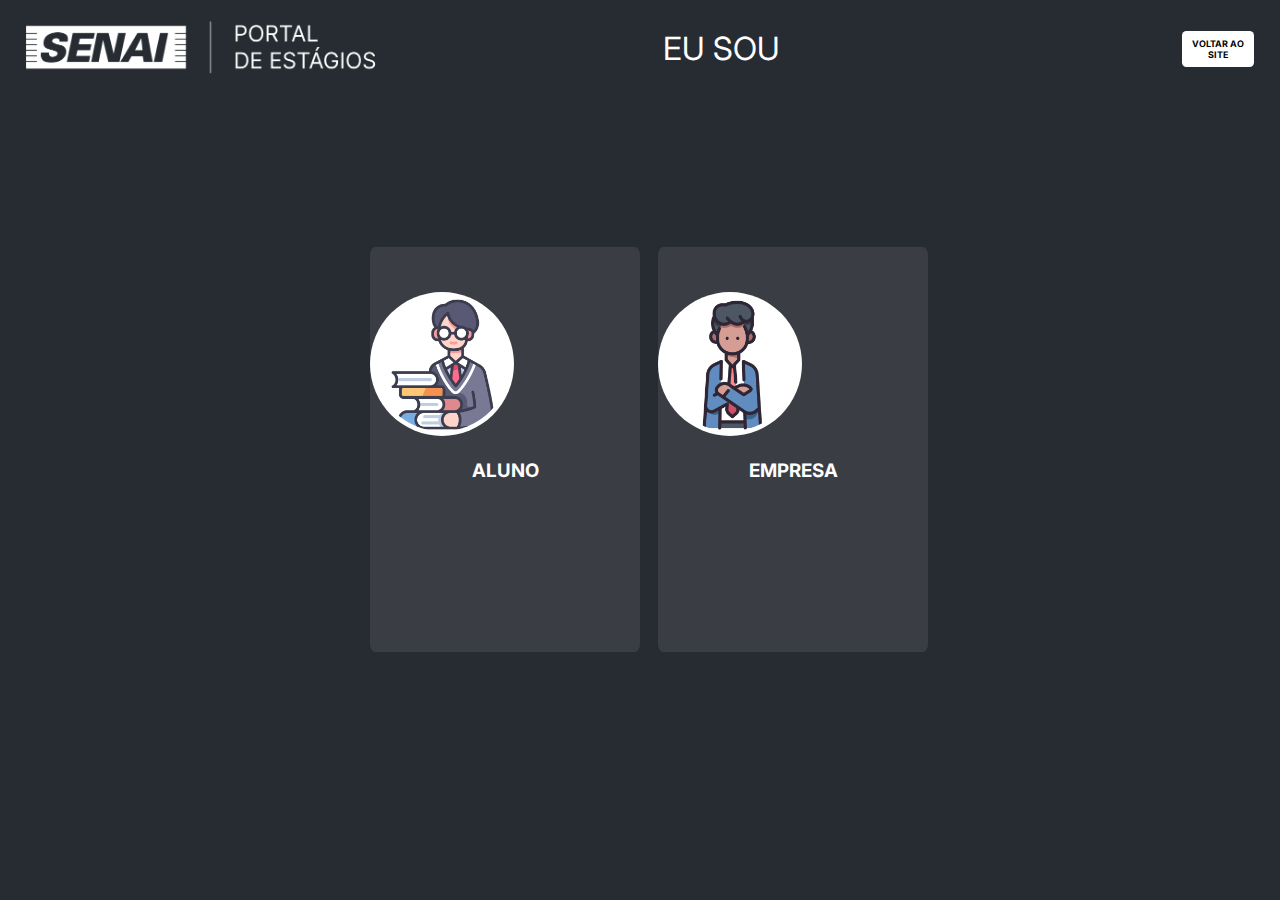
==== index.html @ 9d0fb4b1 "19" ====
<!DOCTYPE html>
<html lang="en">
<head>
    <meta charset="UTF-8">
    <meta name="viewport" content="width=device-width, initial-scale=1.0">
    <link rel="stylesheet" href="style.css">
    <link rel="preconnect" href="https://fonts.googleapis.com">
    <link rel="preconnect" href="https://fonts.gstatic.com" crossorigin>
    <link href="https://fonts.googleapis.com/css2?family=Inter:ital,opsz,wght@0,14..32,100..900;1,14..32,100..900&display=swap" rel="stylesheet">
    <title>Portal Estágios</title>
</head>
<body>
    <nav>
        <a href="index.html"><img src="img/logo.png"></a>
        <h1>EU SOU</h1>
        <a class="button" href="index.html">VOLTAR AO SITE</a>
    </nav>

    
    <div id="cards">

    <!---CARD ALUNO--->

        <a id="estudante" href="#estudante">
            <div id="aluno">
                <img src="img/student.png">
                <h3>ALUNO</h3>
            </div>
        </a>
    <!---CARD EMPRESA--->
        <a id="emp" href="#empresa">
            <div id="empresa">
                <img src="img/businessman.png">
                <h3>EMPRESA</h3>
            </div>
        </a>
    </div>   
</body>
</html>
---- style.css ----
body{
    background-color: #272C32;
    overflow: hidden;
}


/*COMEÇO NAVEGAÇÃO*/

nav{
    display: flex;
    justify-content: space-between;
    align-content: center;
    align-items: center;
}

h1{
    justify-self: center;
    font-family: "Inter", sans-serif;
    font-weight: normal;
    color: white;
    text-align: center;
    width: 100%;
    margin-right: 10%;

}
a img{
    width: 40vh;
    margin-left: 2vh;
}

.button{
    background-color: white;
    width: 15vh;
    height: 4vh;
    border-radius: .5vh;
    text-decoration: none;
    align-content: center;
    text-align: center;
    font-family: "Inter", sans-serif;
    font-weight: bold;
    color: black;
    font-size: 1vh;
    margin-right: 2vh;
}

/*FIM NAVEGAÇÃO*/

/*COMEÇO CARDS*/

#cards{
    display: flex;
    justify-content: center;
    align-items: center;
    height: 80vh;
    
}

#cards a {
    text-decoration: none;
}

#aluno{
    background-color: #3A3E44;
    width: 30vh;
    height: 45vh;
    align-self: center;
    justify-items: center;
    border-radius: 2%;
}

#aluno img{
    width: 15vh;
    background-color: white;
    padding: .5vh;
    border-radius: 100%;
    margin-top: 5vh;
    margin-left: 0;
}

#estudante{
    -webkit-transform: perspective(10%) translateZ(0);
    transform: perspective(10%) translateZ(0);
    transform: perspective(10%) translateZ(0);
    margin-left: 2vh;
    -webkit-transition-duration: 0.2s;
    transition-duration: 0.2s;
    -webkit-transition-property: transform;
    transition-property: transform;
    border-radius: 2%;
    width: 30vh;
    height: 45vh;
}

#estudante:hover, #estudante:focus, #estudante:active {
    -webkit-transform: scale(1.5);
    transform: scale(1.5);
    box-shadow: 0vh 10vh 15vh 10vh rgba(255, 1, 1, 0.336);
    background-image: conic-gradient(from var(--angle), #ff0606, #ff5757, #fc9b5a, #fd838d, #ff5d5d, #ff7e7e);
    padding: .5vh;
    animation: 4s spin linear infinite;
}



#empresa{
    background-color: #3A3E44;
    width: 30vh;
    height: 45vh;
    border-radius: 2%;
    align-self: center;
    justify-items: center;
}

#empresa img{
    width: 15vh;
    background-color: white;
    padding: .5vh;
    border-radius: 100%;
    margin-top: 5vh;
    margin-left: 0;
}


h3{
    font-family: "Inter", sans-serif;
    color: white;
}

#emp{
    -webkit-transform: perspective(10%) translateZ(0);
    transform: perspective(10%) translateZ(0);
    transform: perspective(10%) translateZ(0);
    margin-left: 2vh;
    -webkit-transition-duration: 0.2s;
    transition-duration: 0.2s;
    -webkit-transition-property: transform;
    transition-property: transform;
    border-radius: 2%;
    width: 30vh;
    height: 45vh;
}

#emp:hover, #emp:focus{
    -webkit-transform: scale(1.5);
    transform: scale(1.5);
    box-shadow: 0vh 10vh 15vh 10vh rgba(35, 159, 241, 0.212);
    background-image: conic-gradient(from var(--angle), #1222ff, #6c5cff, #d8c3ff, #8957ff, #5a6af8, #2d54ff);
    padding: .5vh;
    animation: 4s spin linear infinite;
  }

  @property --angle{
    syntax: "<angle>";
    initial-value: 0deg;
    inherits: false;
  }
#emp::before{
    width: 0;
    height: 0;
    background-image: none;
    opacity: 0;
    
}

 #emp::after{
    content: '';
    position: absolute;
    height: 45vh;
    width: 30vh;
    top: 50%;
    left: 50%;
    translate: -50% -50%;
    z-index: -1;
    padding: 3px;
    border-radius: 10px;
    animation: 3s spin linear infinite;
    
}
  
  @keyframes spin{
    from{
      --angle: 0deg;
    }
    to{
      --angle: 360deg;
    }
  }

/*FIM CARDS*/
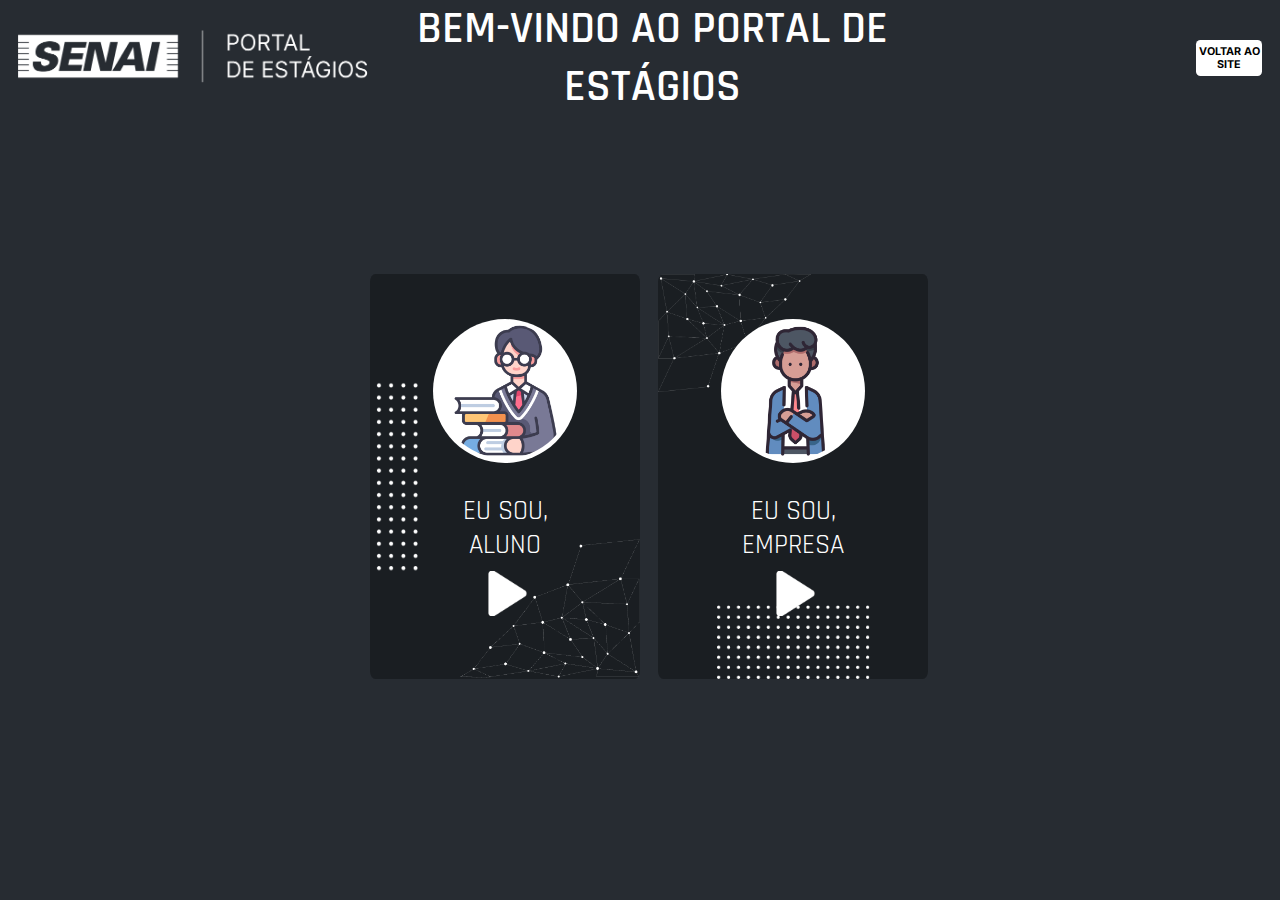
==== commit 2dff49f6: "28/11" ====
--- a/index.html
+++ b/index.html
@@ -7,12 +7,17 @@
     <link rel="preconnect" href="https://fonts.googleapis.com">
     <link rel="preconnect" href="https://fonts.gstatic.com" crossorigin>
     <link href="https://fonts.googleapis.com/css2?family=Inter:ital,opsz,wght@0,14..32,100..900;1,14..32,100..900&display=swap" rel="stylesheet">
+    <link rel="preconnect" href="https://fonts.googleapis.com">
+    <link rel="preconnect" href="https://fonts.gstatic.com" crossorigin>
+    <link href="https://fonts.googleapis.com/css2?family=Bebas+Neue&family=Rajdhani:wght@300;400;500;600;700&display=swap" rel="stylesheet">
+    
     <title>Portal Estágios</title>
 </head>
 <body>
+    <video autoplay loop muted src="img/3129595-uhd_2560_1440_30fps.mp4"></video>
     <nav>
         <a href="index.html"><img src="img/logo.png"></a>
-        <h1>EU SOU</h1>
+        <h1>BEM-VINDO AO PORTAL DE ESTÁGIOS</h1>
         <a class="button" href="index.html">VOLTAR AO SITE</a>
     </nav>
 
@@ -21,19 +26,39 @@
 
     <!---CARD ALUNO--->
 
-        <a id="estudante" href="#estudante">
+        <div id="estudante" href="#estudante">
+
             <div id="aluno">
-                <img src="img/student.png">
-                <h3>ALUNO</h3>
+                <img class="foto" src="img/student.png">
+                <h3>EU SOU,<br>ALUNO</h3>
+                <button id="flipButton" type="submit"></button>
             </div>
-        </a>
-    <!---CARD EMPRESA--->
-        <a id="emp" href="#empresa">
+
+            
+        </div>
+        <!--
+        <div id="aluno-b">
+            <img class="foto" src="img/student.png">
+            <h4>LOGIN</h4>
+            <input type="number" placeholder="CPF">
+            <div id="senha"><input type="password" placeholder="******"><button><img src="img/closed.png"></button></div>
+            <a href="#index">Recuperar Senha</a>
+            <button type="submit">LOGIN</button>
+        </div>-->
+        
+        <!---CARD EMPRESA--->
+
+
+        <div id="emp" href="#empresa">
             <div id="empresa">
                 <img src="img/businessman.png">
-                <h3>EMPRESA</h3>
+                <h3>EU SOU,<br>EMPRESA</h3>
+                <button type="submit" aria-hidden="true"></button>
             </div>
-        </a>
-    </div>   
+        </div>
+    </div>
+
+    <script src="flip.js"></script>
+
 </body>
 </html>
--- a/style.css
+++ b/style.css
@@ -1,8 +1,18 @@
 body{
     background-color: #272C32;
     overflow: hidden;
-}
-
+    margin: 0;
+    padding: 0;
+}
+
+video{
+    position: absolute;
+    z-index: -10;
+    padding: 0;
+    margin: 0;
+    opacity: .5;
+    width: 100%;
+}
 
 /*COMEÇO NAVEGAÇÃO*/
 
@@ -15,13 +25,16 @@
 
 h1{
     justify-self: center;
-    font-family: "Inter", sans-serif;
-    font-weight: normal;
+    font-family: "Rajdhani", sans-serif;
+    font-weight: 600;
     color: white;
     text-align: center;
     width: 100%;
-    margin-right: 10%;
-
+    font-size: 5vh;
+    padding: 0;
+    margin: 0;
+    align-self: center;
+    padding-right: 30vh;
 }
 a img{
     width: 40vh;
@@ -30,7 +43,7 @@
 
 .button{
     background-color: white;
-    width: 15vh;
+    width: 17vh;
     height: 4vh;
     border-radius: .5vh;
     text-decoration: none;
@@ -39,7 +52,7 @@
     font-family: "Inter", sans-serif;
     font-weight: bold;
     color: black;
-    font-size: 1vh;
+    font-size: 1.2vh;
     margin-right: 2vh;
 }
 
@@ -52,23 +65,47 @@
     justify-content: center;
     align-items: center;
     height: 80vh;
-    
+    text-align: center;
 }
 
 #cards a {
+    text-align: center;
     text-decoration: none;
 }
 
+#aluno button{
+    background-color: transparent;
+    background-image: url(img/go.png);
+    background-size: 5vh;
+    background-repeat: no-repeat;
+    width: 5vh;
+    height: 5vh;
+    border: none;
+    cursor: pointer;
+}
+
+
+
+#aluno button:hover{
+    background-image: url(img/go-m.png);
+    background-size: 5vh;
+}
+
 #aluno{
-    background-color: #3A3E44;
     width: 30vh;
     height: 45vh;
     align-self: center;
     justify-items: center;
     border-radius: 2%;
-}
-
-#aluno img{
+    justify-content: center;
+    background: url(img/dot-3.png) left center no-repeat, url(img/grid-2.png) bottom right;
+    background-repeat: no-repeat;
+    background-color: #1A1E22;
+    background-size: 20vh;
+}
+
+
+.foto{
     width: 15vh;
     background-color: white;
     padding: .5vh;
@@ -76,6 +113,7 @@
     margin-top: 5vh;
     margin-left: 0;
 }
+
 
 #estudante{
     -webkit-transform: perspective(10%) translateZ(0);
@@ -95,21 +133,145 @@
     -webkit-transform: scale(1.5);
     transform: scale(1.5);
     box-shadow: 0vh 10vh 15vh 10vh rgba(255, 1, 1, 0.336);
-    background-image: conic-gradient(from var(--angle), #ff0606, #ff5757, #fc9b5a, #fd838d, #ff5d5d, #ff7e7e);
+    background-image: conic-gradient(from var(--angle), #df0202, #ff5757, #fc9b5a, #fdb4ba, #ff9e5d, #fc5858);
     padding: .5vh;
-    animation: 4s spin linear infinite;
-}
-
-
+    animation: 6s spin linear infinite;
+}
+
+
+#aluno-b{
+    width: 30vh;
+    height: 45vh;
+    background-color: #1A1E22;
+    border-radius: 2%;
+    background: url(img/dot-3.png) left center no-repeat, url(img/grid-2.png) bottom right;
+    background-repeat: no-repeat;
+    background-color: #1A1E22;
+    background-size: 20vh;
+    font-family: "Rajdhani", sans-serif;
+    color: white;
+    justify-content: center;
+    justify-items: center;
+    text-align: center;
+    display: grid;
+    grid-template-rows: auto;
+}
+
+#aluno-b h4{
+    margin: 0;
+    font-size: 3vh;
+    font-weight: 500;
+}
+
+#aluno-b input{
+    outline: none;
+    border-radius: .5vh;
+    border: none;
+    width: 17vh;
+    height: 2.5vh;
+    font-size: 2vh;
+    font-size: 1.5vh;
+    font-family: "Rajdhani", sans-serif;
+    justify-self: center;
+    padding-left: 1vh;
+}
+
+#aluno-b button{
+    width: 10vh;
+    height: 3.5vh;
+    font-size: 1.5vh;
+    color: #1A1E22;
+    font-weight: 600;
+    background-color: white;
+    border: none;
+    border-radius: .5vh;
+    cursor: pointer;
+}
+
+#aluno-b a{
+    color: white;
+    text-decoration: underline;
+    font-size: 1.5vh;
+}
+
+#senha{
+    display: flex;
+    justify-self: center;
+    background-color: white;
+    border-radius: .5vh;
+    width: 18vh;
+    height: 3.2vh;
+    align-items: center;
+    align-content: center;
+    margin: 0;
+    padding: 0;
+    
+}
+
+#senha input{
+    height: 3vh;
+    align-self: center;
+    width: 12vh;
+    height: 2.5vh;
+    align-self: center;
+    align-content: center;
+    font-size: 1vh;
+}
+
+#senha button{
+    border-radius: 0;
+    background-color: transparent;  
+    width: 4.5vh;
+    height: 2.5vh;
+    position: sticky;
+}
+
+#senha img{
+    width: 2vh;
+    background-color: transparent;
+    border-radius: 0;
+    text-align: center;
+}
+
+input::-webkit-outer-spin-button,
+input::-webkit-inner-spin-button {
+    -webkit-appearance: none;
+    margin: 0;
+}
+
+input[type=number]{
+    -moz-appearance: textfield;
+}
 
 #empresa{
-    background-color: #3A3E44;
     width: 30vh;
     height: 45vh;
     border-radius: 2%;
     align-self: center;
     justify-items: center;
-}
+    background: url(img/dot-2.png) bottom center no-repeat, url(img/grid-3.png) left top no-repeat;
+    background-color: #1A1E22;
+    background-size:17vh;
+}
+
+#empresa button{
+    background-color: transparent;
+    background-image: url(img/go.png);
+    background-size: 5vh;
+    background-repeat: no-repeat;
+    width: 5vh;
+    height: 5vh;
+    border: none;
+    cursor: pointer;
+}
+
+
+
+#empresa button:hover{
+    background-image: url(img/go-p.png);
+    background-size: 5vh;
+}
+
 
 #empresa img{
     width: 15vh;
@@ -122,8 +284,12 @@
 
 
 h3{
-    font-family: "Inter", sans-serif;
+    font-family: "Rajdhani", sans-serif;
     color: white;
+    font-size: 3vh;
+    text-align: center;
+    font-weight: 400;
+    margin-bottom: 1vh;
 }
 
 #emp{
@@ -143,10 +309,10 @@
 #emp:hover, #emp:focus{
     -webkit-transform: scale(1.5);
     transform: scale(1.5);
-    box-shadow: 0vh 10vh 15vh 10vh rgba(35, 159, 241, 0.212);
+    box-shadow: 0vh 10vh 15vh 10vh rgba(35, 159, 241, 0.336);
     background-image: conic-gradient(from var(--angle), #1222ff, #6c5cff, #d8c3ff, #8957ff, #5a6af8, #2d54ff);
     padding: .5vh;
-    animation: 4s spin linear infinite;
+    animation: 6s spin linear infinite;
   }
 
   @property --angle{
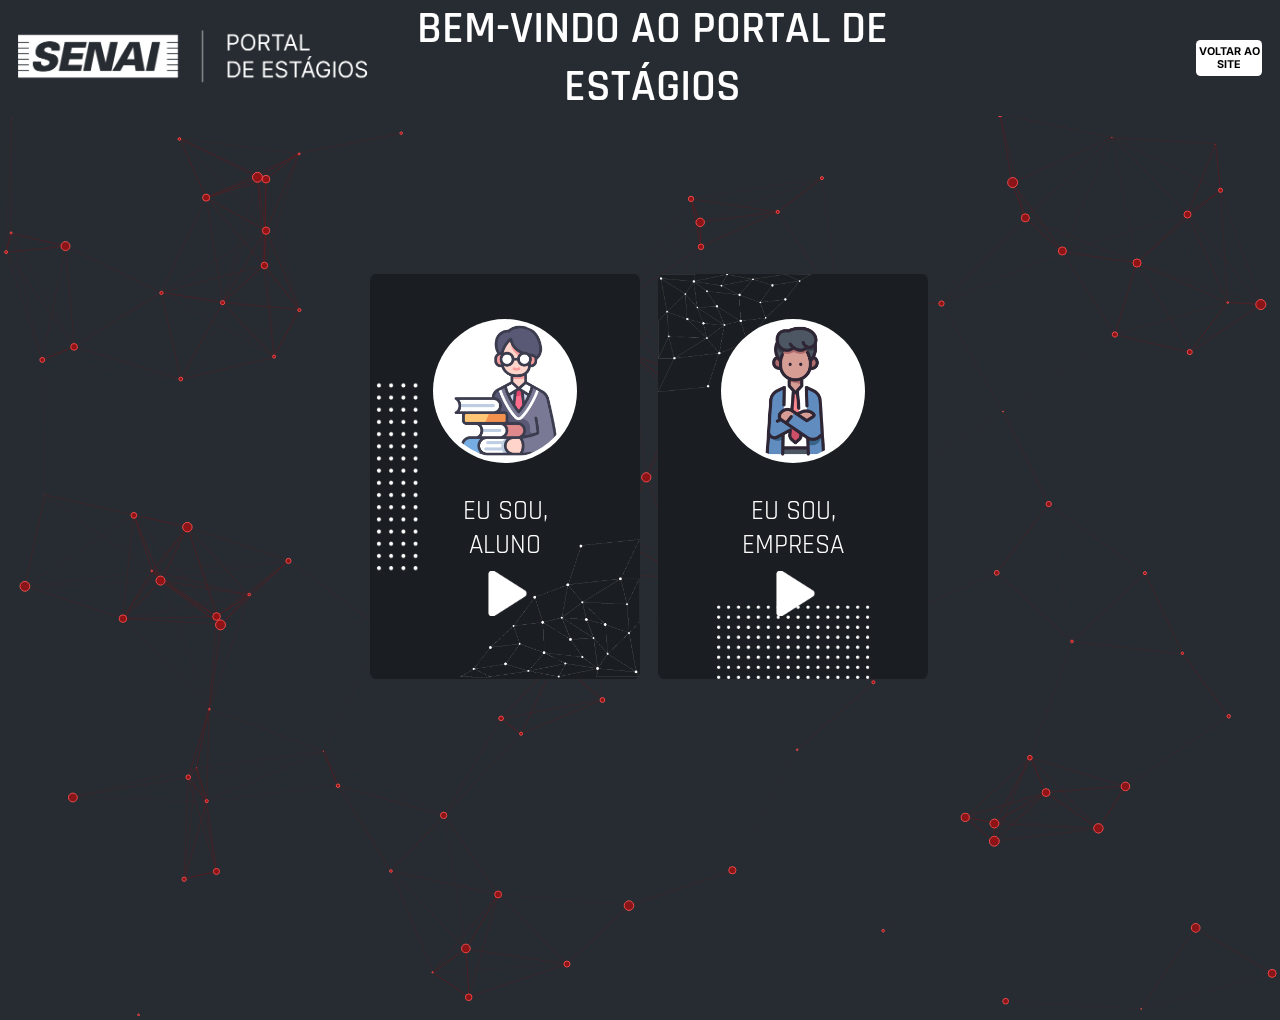
==== commit 50152654: "29/11" ====
--- a/index.html
+++ b/index.html
@@ -14,14 +14,14 @@
     <title>Portal Estágios</title>
 </head>
 <body>
-    <video autoplay loop muted src="img/3129595-uhd_2560_1440_30fps.mp4"></video>
+    <!--<video autoplay loop muted src="img/3129595-uhd_2560_1440_30fps.mp4"></video>--> 
     <nav>
         <a href="index.html"><img src="img/logo.png"></a>
         <h1>BEM-VINDO AO PORTAL DE ESTÁGIOS</h1>
         <a class="button" href="index.html">VOLTAR AO SITE</a>
     </nav>
 
-    
+        <div id="particles-js"></div>
     <div id="cards">
 
     <!---CARD ALUNO--->
@@ -58,7 +58,10 @@
         </div>
     </div>
 
-    <script src="flip.js"></script>
+
+    <script src="particles.js"></script>
+    <script src="app.js"></script>
+
 
 </body>
 </html>
--- a/style.css
+++ b/style.css
@@ -352,4 +352,16 @@
     }
   }
 
-/*FIM CARDS*/+/*FIM CARDS*/
+
+#particles-js{
+    position: absolute;
+    z-index: -3;
+    width: 100%;
+    height: 100%;
+    background-color: transparent;
+    background-image: url('');
+    background-size: cover;
+    background-repeat: no-repeat;
+  }
+  